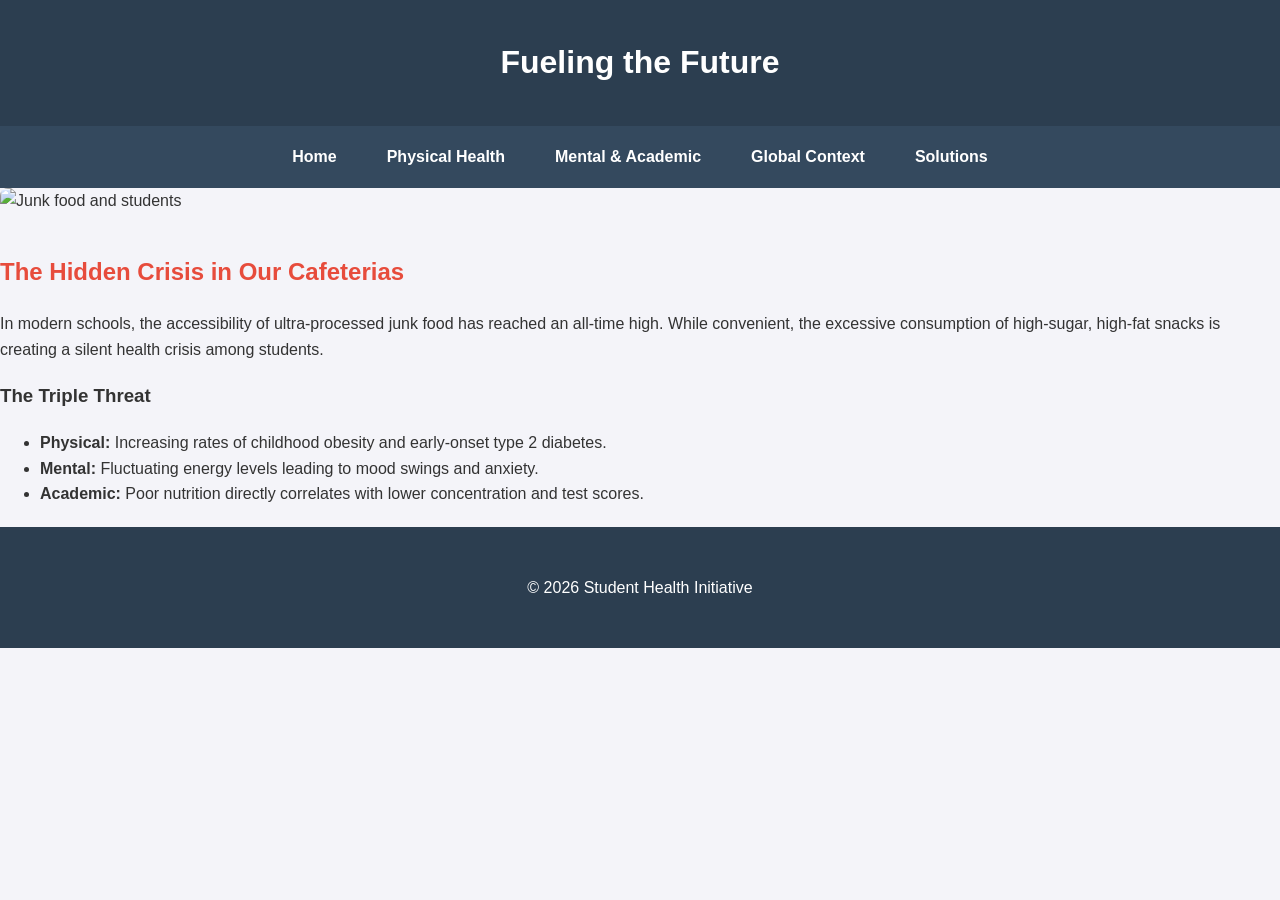
==== index.html @ 7078a3ac "adding website codes.." ====
<!DOCTYPE html>
<html lang="en">
<head>
    <meta charset="UTF-8">
    <meta name="viewport" content="width=device-width, initial-scale=1.0">
    <title>Fueling the Future | Junk Food in Schools</title>
    <link rel="stylesheet" href="styles.css">
</head>
<body>
    <header><h1>Fueling the Future</h1></header>
    <nav>
        <a href="index.html">Home</a>
        <a href="health.html">Physical Health</a>
        <a href="wellbeing.html">Mental & Academic</a>
        <a href="global.html">Global Context</a>
        <a href="solutions.html">Solutions</a>
    </nav>

    <main class="container">
        <img src="https://images.unsplash.com/photo-1550547660-d9450f859349?q=80&w=800" alt="Junk food and students" class="hero-img">
        <h2>The Hidden Crisis in Our Cafeterias</h2>
        <p>In modern schools, the accessibility of ultra-processed junk food has reached an all-time high. While convenient, the excessive consumption of high-sugar, high-fat snacks is creating a silent health crisis among students.</p>
        
        <h3>The Triple Threat</h3>
        <ul>
            <li><strong>Physical:</strong> Increasing rates of childhood obesity and early-onset type 2 diabetes.</li>
            <li><strong>Mental:</strong> Fluctuating energy levels leading to mood swings and anxiety.</li>
            <li><strong>Academic:</strong> Poor nutrition directly correlates with lower concentration and test scores.</li>
        </ul>
    </main>
    <footer><p>&copy; 2026 Student Health Initiative</p></footer>
</body>
</html>
---- styles.css ----
/* General Styles */
body {
    font-family: 'Segoe UI', Tahoma, Geneva, Verdana, sans-serif;
    line-height: 1.6;
    margin: 0;
    color: #333;
    background-color: #f4f4f9;
}

header {
    background: #2c3e50;
    color: #fff;
    padding: 1rem 0;
    text-align: center;
}

/* Navigation */
nav {
    background: #34495e;
    display: flex;
    justify-content: center;
    padding: 0.5rem;
    position: sticky;
    top: 0;
}

nav a {
    color: white;
    text-decoration: none;
    padding: 10px 20px;
    margin: 0 5px;
    font-weight: bold;
}

nav a:hover {
    background: #e74c3c;
    border-radius: 5px;
}

/* Content Layout */
container {
    display: block;
    max-width: 1000px;
    margin: 20px auto;
    padding: 20px;
    background: white;
    box-shadow: 0 0 10px rgba(0,0,0,0.1);
}

h2 { color: #e74c3c; }

.hero-img {
    width: 100%;
    height: auto;
    border-radius: 8px;
    margin-bottom: 20px;
}

.stats-box {
    background: #ecf0f1;
    padding: 15px;
    border-left: 5px solid #e74c3c;
    margin: 20px 0;
}

footer {
    text-align: center;
    padding: 2rem;
    background: #2c3e50;
    color: white;
    margin-top: 20px;
}
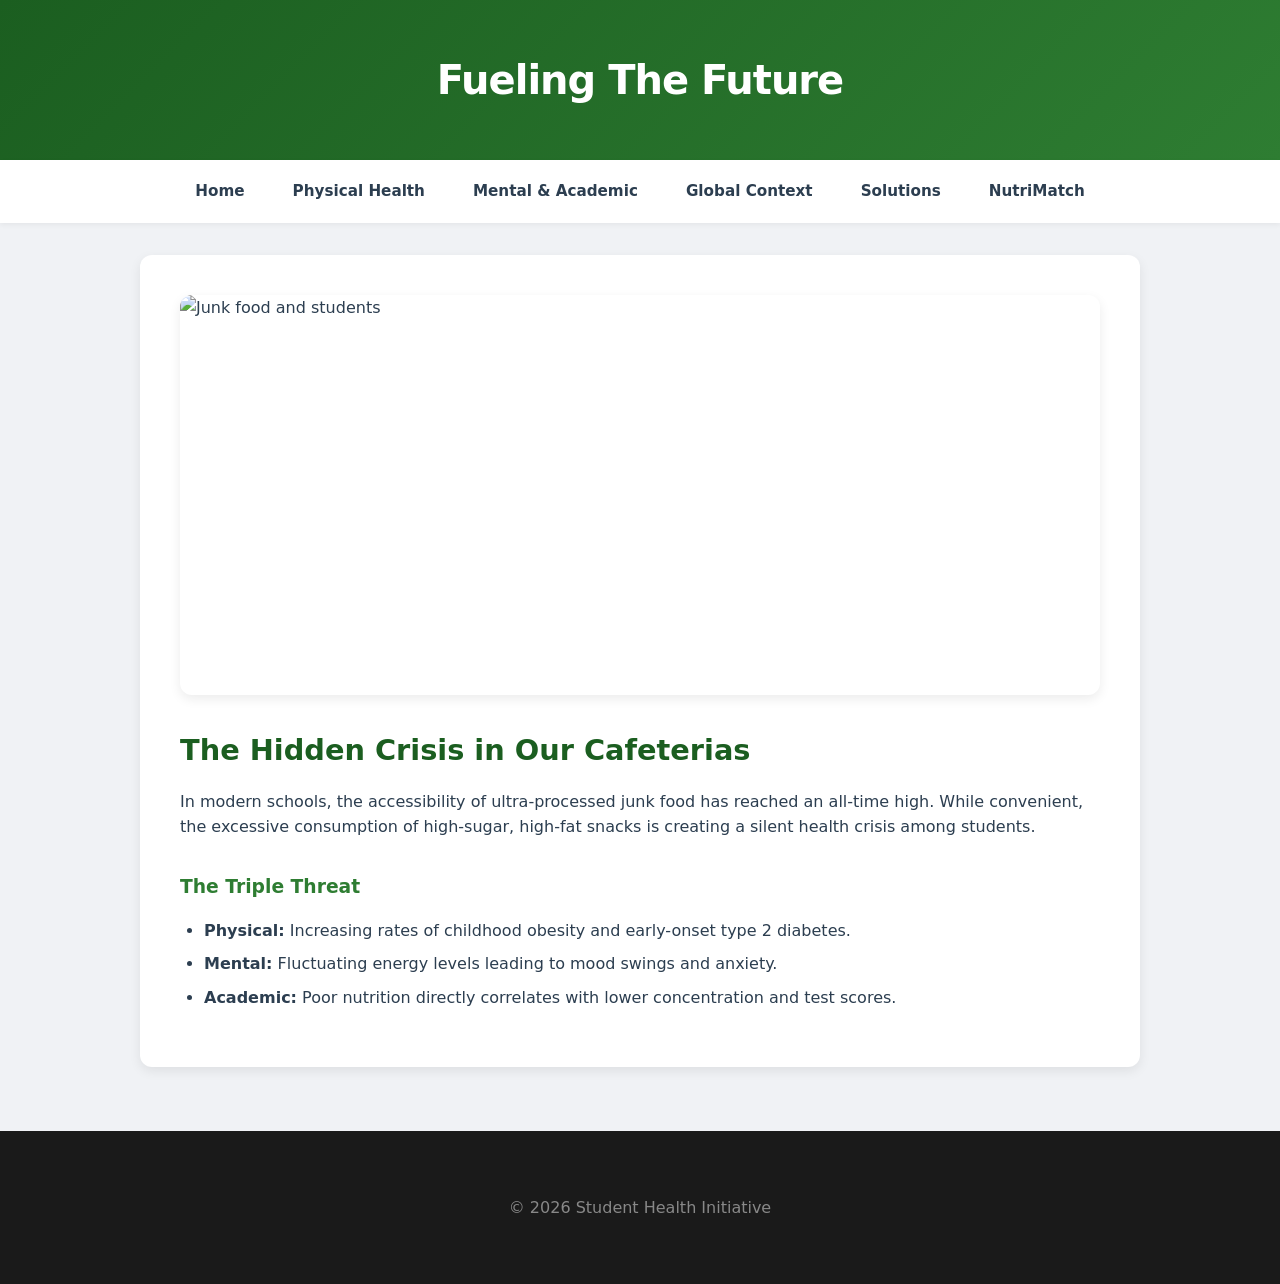
==== commit dbcd2101: "Adding new code" ====
--- a/index.html
+++ b/index.html
@@ -14,6 +14,7 @@
         <a href="wellbeing.html">Mental & Academic</a>
         <a href="global.html">Global Context</a>
         <a href="solutions.html">Solutions</a>
+        <a href="analysis.html">NutriMatch</a> 
     </nav>
 
     <main class="container">
--- a/styles.css
+++ b/styles.css
@@ -1,72 +1,479 @@
-/* General Styles */
+/* --- Global Variables & Reset --- */
+:root {
+    --primary: #2e7d32;       /* Forest Green */
+    --primary-dark: #1b5e20;
+    --secondary: #e8f5e9;     /* Light Mint */
+    --accent: #fb8c00;        /* Warning/Health Orange */
+    --bg: #f5f5f5;
+    --card: #ffffff;
+    --text: #333333;
+    --shadow: 0 4px 6px rgba(0, 0, 0, 0.1);
+}
+
+* {
+    box-sizing: border-box;
+}
+
 body {
     font-family: 'Segoe UI', Tahoma, Geneva, Verdana, sans-serif;
     line-height: 1.6;
+    color: var(--text);
+    background-color: var(--bg);
     margin: 0;
-    color: #333;
-    background-color: #f4f4f9;
-}
-
+    padding: 0;
+}
+
+/* --- Typography --- */
+h1, h2, h3 {
+    color: var(--primary);
+    margin-bottom: 1rem;
+}
+
+/* --- Layout Components --- */
 header {
-    background: #2c3e50;
-    color: #fff;
-    padding: 1rem 0;
+    background-color: var(--primary);
+    color: white;
+    padding: 2.5rem 1rem;
     text-align: center;
 }
 
-/* Navigation */
+header h1 {
+    color: white;
+    margin: 0;
+    font-size: 2.2rem;
+    text-transform: uppercase;
+    letter-spacing: 1px;
+}
+
 nav {
-    background: #34495e;
+    background-color: var(--primary-dark);
     display: flex;
     justify-content: center;
-    padding: 0.5rem;
+    flex-wrap: wrap;
     position: sticky;
     top: 0;
+    z-index: 1000;
 }
 
 nav a {
     color: white;
+    padding: 1rem 1.2rem;
     text-decoration: none;
-    padding: 10px 20px;
-    margin: 0 5px;
-    font-weight: bold;
+    font-weight: 600;
+    font-size: 0.9rem;
+    transition: background 0.3s;
 }
 
 nav a:hover {
-    background: #e74c3c;
-    border-radius: 5px;
-}
-
-/* Content Layout */
-container {
-    display: block;
-    max-width: 1000px;
-    margin: 20px auto;
+    background-color: var(--accent);
+}
+
+.container {
+    max-width: 900px;
+    margin: 2rem auto;
     padding: 20px;
-    background: white;
-    box-shadow: 0 0 10px rgba(0,0,0,0.1);
-}
-
-h2 { color: #e74c3c; }
-
+    background: var(--card);
+    border-radius: 12px;
+    box-shadow: var(--shadow);
+}
+
+/* --- Images --- */
 .hero-img {
     width: 100%;
-    height: auto;
-    border-radius: 8px;
-    margin-bottom: 20px;
-}
-
+    height: 350px;
+    object-fit: cover;
+    border-radius: 8px;
+    margin-bottom: 1.5rem;
+    display: block;
+}
+
+/* --- Content Elements --- */
 .stats-box {
-    background: #ecf0f1;
-    padding: 15px;
-    border-left: 5px solid #e74c3c;
-    margin: 20px 0;
+    background-color: var(--secondary);
+    border-left: 6px solid var(--primary);
+    padding: 1.5rem;
+    margin: 1.5rem 0;
+    border-radius: 4px;
+}
+
+ul {
+    padding-left: 1.5rem;
+}
+
+li {
+    margin-bottom: 0.5rem;
 }
 
 footer {
     text-align: center;
     padding: 2rem;
-    background: #2c3e50;
-    color: white;
+    background: #222;
+    color: #ccc;
+    margin-top: 3rem;
+}
+
+/* --- NutriMatch Specific (analysis.html) --- */
+.tabs {
+    display: flex;
+    gap: 10px;
+    margin-bottom: 20px;
+}
+
+.tabs button {
+    padding: 10px 20px;
+    cursor: pointer;
+    border: none;
+    border-radius: 5px;
+    background: #ddd;
+    font-weight: bold;
+    transition: 0.3s;
+}
+
+.tabs button.active {
+    background: var(--primary);
+    color: white;
+}
+
+.input-group {
+    background: var(--bg);
+    padding: 20px;
+    border-radius: 8px;
+    margin-bottom: 20px;
+}
+
+input {
+    padding: 12px;
+    border: 1px solid #ccc;
+    border-radius: 4px;
+    font-size: 1rem;
+}
+
+#results {
+    display: grid;
+    grid-template-columns: 1fr;
+    gap: 20px;
+}
+
+.compare-grid {
+    grid-template-columns: 1fr 1fr !important;
+}
+
+.food-card {
+    background: white;
+    padding: 20px;
+    border-radius: 8px;
+    border: 1px solid #eee;
+    border-top: 5px solid var(--primary);
+    box-shadow: 0 2px 4px rgba(0,0,0,0.05);
+}
+
+.nutrient {
+    display: flex;
+    justify-content: space-between;
+    border-bottom: 1px solid #eee;
+    padding: 8px 0;
+}
+
+.winner {
+    background: var(--secondary);
+    border: 2px solid var(--primary);
+}
+
+/* --- Responsive Adjustments --- */
+@media (max-width: 768px) {
+    .compare-grid {
+        grid-template-columns: 1fr !important;
+    }
+    
+    header h1 { font-size: 1.6rem; }
+    
+    .hero-img { height: 200px; }
+    
+    nav { flex-direction: column; align-items: center; }
+}
+/* --- Global Variables & Theme --- */
+:root {
+    --primary: #2e7d32;       /* Forest Green */
+    --primary-dark: #1b5e20;
+    --secondary: #e8f5e9;     /* Light Mint */
+    --accent: #fb8c00;        /* Health Orange */
+    --danger: #e63e11;        /* Nutri-Score E Red */
+    --bg: #f0f2f5;
+    --card: #ffffff;
+    --text: #2c3e50;
+    --shadow: 0 4px 12px rgba(0, 0, 0, 0.08);
+    --radius: 12px;
+}
+
+* {
+    box-sizing: border-box;
+}
+
+body {
+    font-family: 'Inter', 'Segoe UI', system-ui, sans-serif;
+    line-height: 1.6;
+    color: var(--text);
+    background-color: var(--bg);
+    margin: 0;
+    padding: 0;
+}
+
+/* --- Layout Components --- */
+header {
+    background: linear-gradient(135deg, var(--primary-dark), var(--primary));
+    color: white;
+    padding: 3rem 1rem;
+    text-align: center;
+}
+
+header h1 {
+    margin: 0;
+    font-size: 2.5rem;
+    letter-spacing: -1px;
+    text-transform: capitalize;
+}
+
+nav {
+    background-color: white;
+    display: flex;
+    justify-content: center;
+    position: sticky;
+    top: 0;
+    z-index: 1000;
+    box-shadow: 0 2px 5px rgba(0,0,0,0.05);
+}
+
+nav a {
+    color: var(--text);
+    padding: 1.2rem 1.5rem;
+    text-decoration: none;
+    font-weight: 600;
+    font-size: 0.95rem;
+    transition: all 0.3s ease;
+}
+
+nav a:hover {
+    color: var(--primary);
+    background-color: var(--secondary);
+}
+
+.container {
+    max-width: 1000px;
+    margin: 2rem auto;
+    padding: 2.5rem;
+    background: var(--card);
+    border-radius: var(--radius);
+    box-shadow: var(--shadow);
+}
+
+/* --- Content Elements --- */
+.hero-img {
+    width: 100%;
+    height: 400px;
+    object-fit: cover;
+    border-radius: var(--radius);
+    margin-bottom: 2rem;
+    box-shadow: var(--shadow);
+}
+
+.stats-box {
+    background-color: var(--secondary);
+    border-left: 5px solid var(--primary);
+    padding: 1.5rem;
+    margin: 2rem 0;
+    border-radius: 6px;
+    font-style: italic;
+}
+
+h2 { color: var(--primary-dark); font-size: 1.8rem; }
+h3 { color: var(--primary); margin-top: 2rem; }
+
+/* --- NutriMatch Analysis Tool (analysis.html) --- */
+
+/* Tab Switching */
+.tabs {
+    display: flex;
+    gap: 8px;
+    margin-bottom: 25px;
+    background: #eee;
+    padding: 5px;
+    border-radius: 10px;
+}
+
+.tabs button {
+    flex: 1;
+    padding: 12px;
+    border: none;
+    border-radius: 8px;
+    cursor: pointer;
+    font-weight: bold;
+    background: transparent;
+    transition: 0.3s;
+}
+
+.tabs button.active {
+    background: var(--card);
+    color: var(--primary);
+    box-shadow: 0 2px 4px rgba(0,0,0,0.1);
+}
+
+/* Inputs */
+.input-group {
+    background: #fdfdfd;
+    padding: 25px;
+    border: 1px solid #eee;
+    border-radius: var(--radius);
+    margin-bottom: 30px;
+}
+
+input {
+    padding: 14px;
+    border: 2px solid #e0e0e0;
+    border-radius: 8px;
+    outline: none;
+    transition: border-color 0.3s;
+}
+
+input:focus {
+    border-color: var(--primary);
+}
+
+.search-btn {
+    background: var(--primary);
+    color: white;
+    padding: 14px 25px;
+    border: none;
+    border-radius: 8px;
+    font-weight: bold;
+    cursor: pointer;
+    transition: background 0.3s;
+}
+
+.search-btn:hover {
+    background: var(--primary-dark);
+}
+
+/* Results & Grid */
+#results {
+    display: grid;
+    gap: 20px;
     margin-top: 20px;
+}
+
+.compare-grid {
+    grid-template-columns: 1fr 1fr !important;
+}
+
+/* Food Card */
+.food-card {
+    position: relative;
+    background: white;
+    padding: 25px;
+    border-radius: var(--radius);
+    border: 1px solid #efefef;
+    transition: transform 0.2s;
+}
+
+.winner {
+    border: 2px solid var(--primary);
+    background-color: #fafffa;
+}
+
+.winner-tag {
+    position: absolute;
+    top: -12px;
+    right: 20px;
+    background: var(--primary);
+    color: white;
+    padding: 4px 12px;
+    border-radius: 20px;
+    font-size: 0.8rem;
+    font-weight: bold;
+}
+
+/* Nutri-Score Badge Styling */
+.ns-badge {
+    display: inline-flex;
+    background: #eee;
+    padding: 4px;
+    border-radius: 8px;
+    margin: 15px 0;
+}
+
+.ns-letter {
+    width: 35px;
+    height: 35px;
+    display: flex;
+    align-items: center;
+    justify-content: center;
+    font-weight: 800;
+    color: rgba(0,0,0,0.2);
+    border-radius: 5px;
+    margin: 0 2px;
+}
+
+.ns-letter.active {
+    color: white;
+    transform: scale(1.15);
+    box-shadow: 0 2px 6px rgba(0,0,0,0.2);
+}
+
+/* Nutrient List */
+.nutrient-list {
+    margin-top: 15px;
+}
+
+.nutrient {
+    display: flex;
+    justify-content: space-between;
+    padding: 8px 0;
+    border-bottom: 1px solid #f5f5f5;
+    font-size: 0.95rem;
+}
+
+.nutrient span:last-child {
+    font-weight: 600;
+}
+
+.loading {
+    text-align: center;
+    padding: 40px;
+    font-style: italic;
+    color: var(--primary);
+}
+
+/* --- Footer --- */
+footer {
+    text-align: center;
+    padding: 3rem;
+    background: #1a1a1a;
+    color: #888;
+    margin-top: 4rem;
+}
+
+/* --- Responsive Adjustments --- */
+@media (max-width: 768px) {
+    .compare-grid {
+        grid-template-columns: 1fr !important;
+    }
+    
+    .container {
+        padding: 1.5rem;
+        margin: 1rem;
+    }
+
+    header h1 { font-size: 1.8rem; }
+    
+    input { width: 100% !important; margin-bottom: 10px; }
+    
+    .search-btn { width: 100%; }
+
+    nav {
+        flex-wrap: wrap;
+    }
+    
+    nav a {
+        padding: 0.8rem;
+        font-size: 0.8rem;
+    }
 }
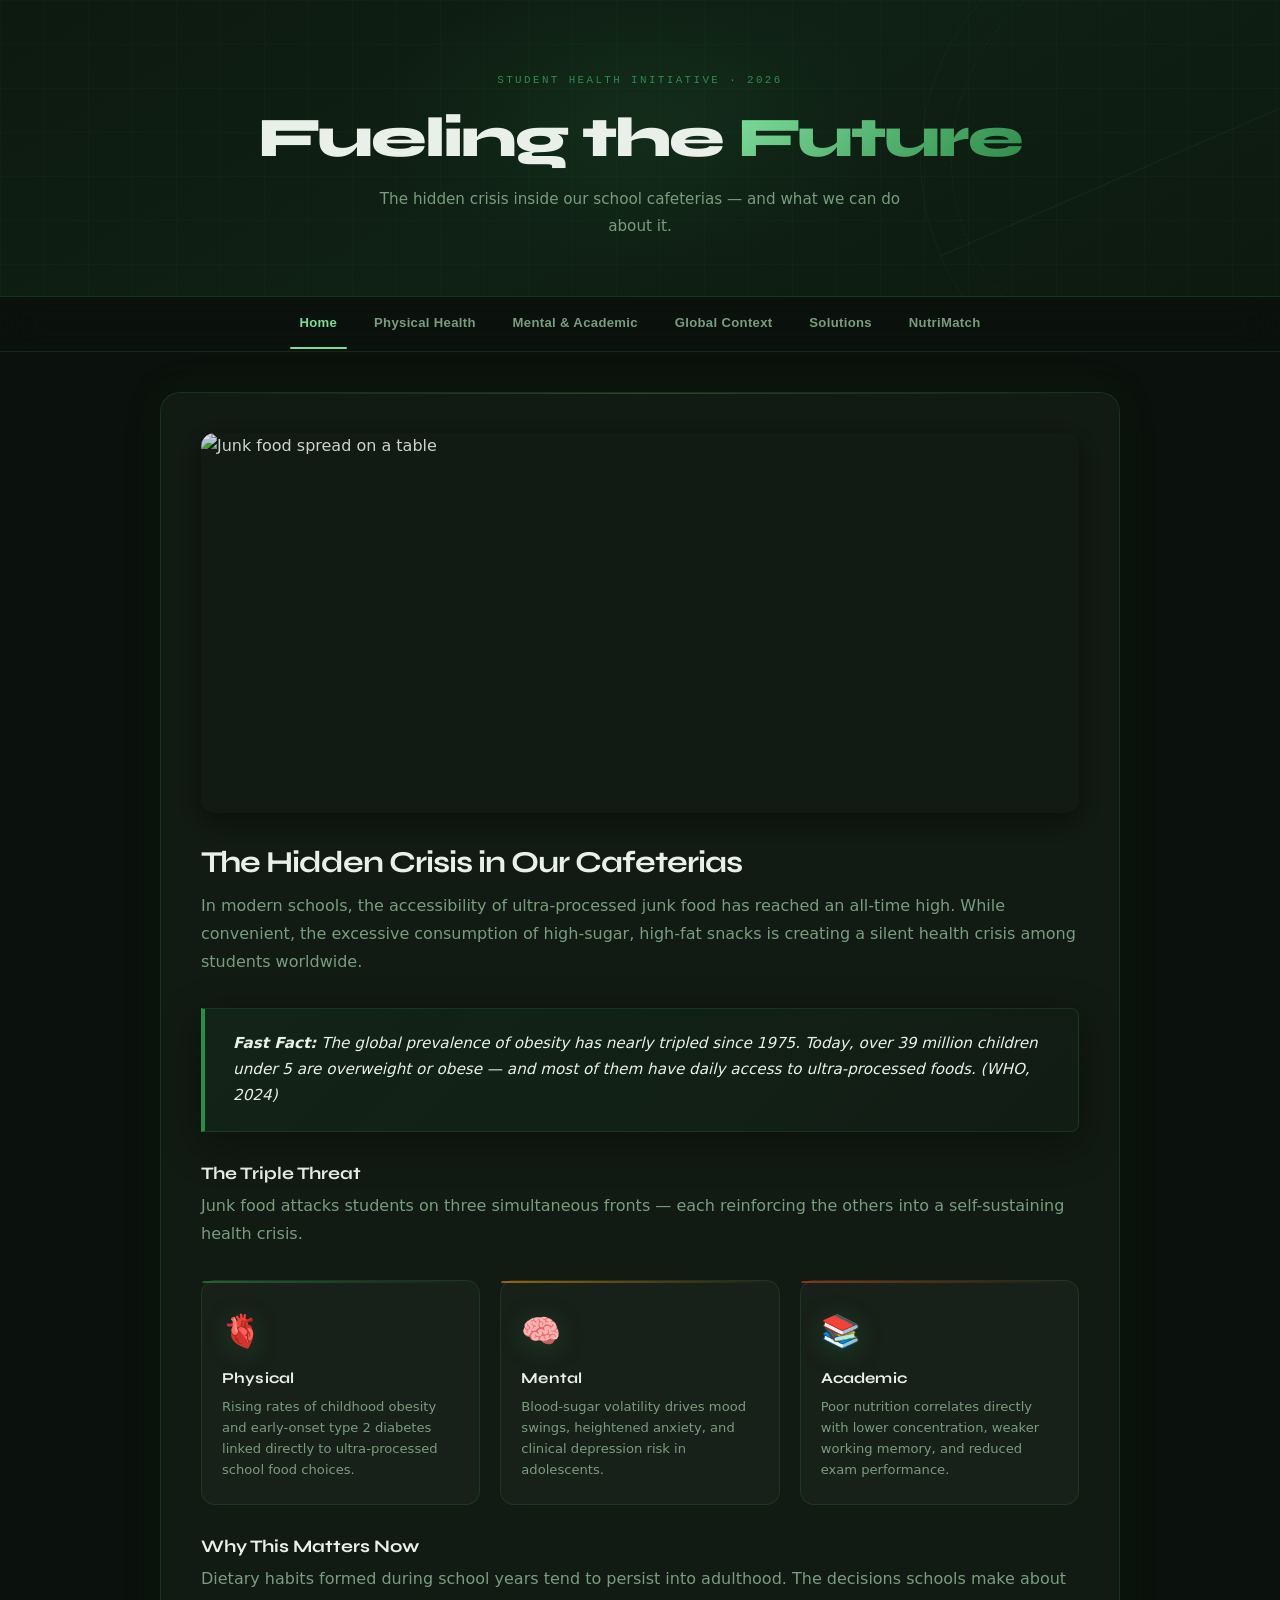
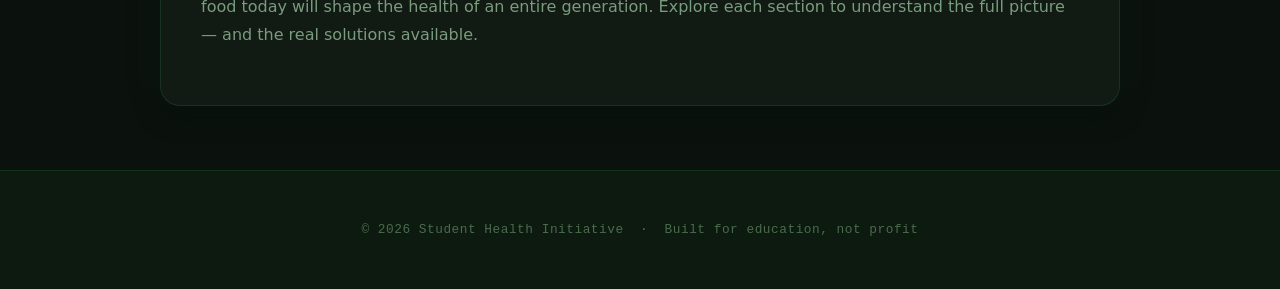
==== commit 87aaf2bd: "Add 3d UI updates" ====
--- a/index.html
+++ b/index.html
@@ -1,34 +1,85 @@
 <!DOCTYPE html>
 <html lang="en">
 <head>
-    <meta charset="UTF-8">
-    <meta name="viewport" content="width=device-width, initial-scale=1.0">
-    <title>Fueling the Future | Junk Food in Schools</title>
-    <link rel="stylesheet" href="styles.css">
+  <meta charset="UTF-8">
+  <meta name="viewport" content="width=device-width, initial-scale=1.0">
+  <title>Fueling the Future | Junk Food in Schools</title>
+  <link rel="preconnect" href="https://fonts.bunny.net">
+  <link href="https://fonts.bunny.net/css?family=syne:400,600,700,800|dm-sans:400,500,600|space-mono:400,700" rel="stylesheet">
+  <link rel="stylesheet" href="styles.css">
+  <link rel="stylesheet" href="styles-3d.css">
 </head>
 <body>
-    <header><h1>Fueling the Future</h1></header>
-    <nav>
-        <a href="index.html">Home</a>
-        <a href="health.html">Physical Health</a>
-        <a href="wellbeing.html">Mental & Academic</a>
-        <a href="global.html">Global Context</a>
-        <a href="solutions.html">Solutions</a>
-        <a href="analysis.html">NutriMatch</a> 
-    </nav>
 
-    <main class="container">
-        <img src="https://images.unsplash.com/photo-1550547660-d9450f859349?q=80&w=800" alt="Junk food and students" class="hero-img">
-        <h2>The Hidden Crisis in Our Cafeterias</h2>
-        <p>In modern schools, the accessibility of ultra-processed junk food has reached an all-time high. While convenient, the excessive consumption of high-sugar, high-fat snacks is creating a silent health crisis among students.</p>
-        
-        <h3>The Triple Threat</h3>
-        <ul>
-            <li><strong>Physical:</strong> Increasing rates of childhood obesity and early-onset type 2 diabetes.</li>
-            <li><strong>Mental:</strong> Fluctuating energy levels leading to mood swings and anxiety.</li>
-            <li><strong>Academic:</strong> Poor nutrition directly correlates with lower concentration and test scores.</li>
-        </ul>
-    </main>
-    <footer><p>&copy; 2026 Student Health Initiative</p></footer>
+  <header style="position:relative; overflow:hidden;">
+    <!-- Rotating globe decoration -->
+    <div class="globe-bg"></div>
+
+    <span class="header-eyebrow">Student Health Initiative · 2026</span>
+    <h1>
+      <span class="hero-word">Fueling</span>
+      <span class="hero-word">the</span>
+      <span class="hero-word" style="background:linear-gradient(135deg,#7ddc9a,#2e8b4a);-webkit-background-clip:text;-webkit-text-fill-color:transparent;background-clip:text;">Future</span>
+    </h1>
+    <p class="header-sub">The hidden crisis inside our school cafeterias — and what we can do about it.</p>
+  </header>
+
+  <nav>
+    <a href="index.html">Home</a>
+    <a href="health.html">Physical Health</a>
+    <a href="wellbeing.html">Mental &amp; Academic</a>
+    <a href="global.html">Global Context</a>
+    <a href="solutions.html">Solutions</a>
+    <a href="analysis.html">NutriMatch</a>
+  </nav>
+
+  <main class="container card-3d">
+    <img
+      src="https://images.unsplash.com/photo-1550547660-d9450f859349?q=80&w=800"
+      alt="Junk food spread on a table"
+      class="hero-img reveal"
+      loading="lazy"
+    >
+
+    <h2 class="reveal">The Hidden Crisis in Our Cafeterias</h2>
+    <p class="reveal">In modern schools, the accessibility of ultra-processed junk food has reached an all-time high. While convenient, the excessive consumption of high-sugar, high-fat snacks is creating a silent health crisis among students worldwide.</p>
+
+    <div class="stats-box float-layer reveal">
+      <p><strong>Fast Fact:</strong> The global prevalence of obesity has nearly tripled since 1975. Today, over 39 million children under 5 are overweight or obese — and most of them have daily access to ultra-processed foods. (WHO, 2024)</p>
+    </div>
+
+    <h3 class="reveal">The Triple Threat</h3>
+    <p class="reveal">Junk food attacks students on three simultaneous fronts — each reinforcing the others into a self-sustaining health crisis.</p>
+
+    <!-- 3D fan-out cards -->
+    <div class="triple-threat">
+      <div class="threat-card">
+        <span class="threat-icon">🫀</span>
+        <h4>Physical</h4>
+        <p>Rising rates of childhood obesity and early-onset type 2 diabetes linked directly to ultra-processed school food choices.</p>
+      </div>
+      <div class="threat-card">
+        <span class="threat-icon">🧠</span>
+        <h4>Mental</h4>
+        <p>Blood-sugar volatility drives mood swings, heightened anxiety, and clinical depression risk in adolescents.</p>
+      </div>
+      <div class="threat-card">
+        <span class="threat-icon">📚</span>
+        <h4>Academic</h4>
+        <p>Poor nutrition correlates directly with lower concentration, weaker working memory, and reduced exam performance.</p>
+      </div>
+    </div>
+
+    <h3 class="reveal">Why This Matters Now</h3>
+    <p class="reveal">Dietary habits formed during school years tend to persist into adulthood. The decisions schools make about food today will shape the health of an entire generation. Explore each section to understand the full picture — and the real solutions available.</p>
+  </main>
+
+  <footer>
+    <p>&copy; 2026 Student Health Initiative &nbsp;·&nbsp; Built for education, not profit</p>
+  </footer>
+
+  <script src="js/nav-upgrade.js"></script>
+  <script src="js/tilt.js"></script>
+  <script src="js/scroll-anim.js"></script>
 </body>
 </html>
--- a/styles.css
+++ b/styles.css
@@ -1,479 +1,547 @@
-/* --- Global Variables & Reset --- */
+/* ============================================================
+   FUELING THE FUTURE — Design System v2
+   Step 1: Foundation  |  Step 2: Global Nav Upgrade
+   ============================================================ */
+
+/* --- FONTS (Bunny Fonts — GDPR-safe, zero Google) --- */
+@import url('https://fonts.bunny.net/css?family=syne:400,600,700,800|dm-sans:400,500,600|space-mono:400,700');
+
+/* ============================================================
+   CSS CUSTOM PROPERTIES
+   ============================================================ */
 :root {
-    --primary: #2e7d32;       /* Forest Green */
-    --primary-dark: #1b5e20;
-    --secondary: #e8f5e9;     /* Light Mint */
-    --accent: #fb8c00;        /* Warning/Health Orange */
-    --bg: #f5f5f5;
-    --card: #ffffff;
-    --text: #333333;
-    --shadow: 0 4px 6px rgba(0, 0, 0, 0.1);
-}
-
-* {
-    box-sizing: border-box;
+  /* Brand greens */
+  --green:          #1a6b2e;
+  --green-mid:      #2e8b4a;
+  --green-light:    #e6f4ea;
+  --green-glow:     rgba(46, 139, 74, 0.18);
+  --neon-green:     #39ff6a;
+
+  /* Surface layers */
+  --surface-0:      #0d1a0f;
+  --surface-1:      #111a13;
+  --surface-2:      #172019;
+
+  /* Page background */
+  --bg:             #0b120d;
+
+  /* Accents */
+  --amber:          #fb8c00;
+  --red:            #e63e11;
+
+  /* Nutri-Score palette */
+  --ns-a:           #038141;   --ns-a-dark: #024d27;
+  --ns-b:           #85bb2f;   --ns-b-dark: #4e7019;
+  --ns-c:           #fecb02;   --ns-c-dark: #9e7f00;
+  --ns-d:           #ee8100;   --ns-d-dark: #8f4d00;
+  --ns-e:           #e63e11;   --ns-e-dark: #8a2409;
+
+  /* Typography */
+  --text:           #e8f0e9;
+  --text-muted:     #7a9c7e;
+  --text-dim:       #4a6b4e;
+
+  /* Borders */
+  --border:         rgba(46, 139, 74, 0.22);
+  --border-strong:  rgba(46, 139, 74, 0.45);
+
+  /* Shadows */
+  --shadow-sm:      0 2px 8px rgba(0, 0, 0, 0.3);
+  --shadow-md:      0 8px 28px rgba(0, 0, 0, 0.4);
+  --shadow-lg:      0 20px 60px rgba(0, 0, 0, 0.5);
+  --shadow-glow:    0 0 40px rgba(46, 139, 74, 0.1);
+
+  /* Radii */
+  --radius-sm:      8px;
+  --radius-md:      14px;
+  --radius-lg:      20px;
+
+  /* Easing */
+  --ease-out:       cubic-bezier(0.22, 1, 0.36, 1);
+  --ease-spring:    cubic-bezier(0.34, 1.56, 0.64, 1);
+}
+
+/* ============================================================
+   RESET & BASE
+   ============================================================ */
+*, *::before, *::after {
+  box-sizing: border-box;
+  margin: 0;
+  padding: 0;
+}
+
+html {
+  scroll-behavior: smooth;
+  -webkit-text-size-adjust: 100%;
 }
 
 body {
-    font-family: 'Segoe UI', Tahoma, Geneva, Verdana, sans-serif;
-    line-height: 1.6;
-    color: var(--text);
-    background-color: var(--bg);
-    margin: 0;
-    padding: 0;
-}
-
-/* --- Typography --- */
-h1, h2, h3 {
-    color: var(--primary);
-    margin-bottom: 1rem;
-}
-
-/* --- Layout Components --- */
+  font-family: 'DM Sans', system-ui, sans-serif;
+  font-size: 1rem;
+  line-height: 1.65;
+  color: var(--text);
+  background-color: var(--bg);
+  min-height: 100vh;
+  overflow-x: hidden;
+  -webkit-font-smoothing: antialiased;
+}
+
+/* ============================================================
+   TYPOGRAPHY
+   ============================================================ */
+h1, h2, h3, h4 {
+  font-family: 'Syne', sans-serif;
+  line-height: 1.15;
+  color: var(--text);
+}
+
+h1 { font-size: clamp(2.2rem, 5vw, 3.5rem); font-weight: 800; letter-spacing: -2px; }
+h2 { font-size: clamp(1.5rem, 3vw, 1.9rem); font-weight: 700; letter-spacing: -1px; margin-bottom: 0.75rem; }
+h3 { font-size: 1.1rem; font-weight: 700; margin-top: 2rem; margin-bottom: 0.5rem; }
+
+p { color: var(--text-muted); line-height: 1.75; margin-bottom: 1rem; }
+
+strong { color: var(--text); font-weight: 600; }
+
+a { color: var(--green-mid); text-decoration: none; transition: color 0.2s; }
+a:hover { color: var(--neon-green); }
+
+ul, ol { padding-left: 1.5rem; color: var(--text-muted); }
+li { margin-bottom: 0.5rem; line-height: 1.65; }
+
+/* ============================================================
+   STEP 2 — GLOBAL NAV (glassmorphic + scroll-progress bar)
+   ============================================================ */
+nav {
+  position: sticky;
+  top: 0;
+  z-index: 1000;
+  background: rgba(11, 18, 13, 0.82);
+  backdrop-filter: blur(20px);
+  -webkit-backdrop-filter: blur(20px);
+  border-bottom: 1px solid var(--border);
+  display: flex;
+  align-items: center;
+  justify-content: center;
+  flex-wrap: wrap;
+  /* extra bottom space reserved for progress bar */
+  padding-bottom: 2px;
+}
+
+nav a {
+  font-family: 'DM Sans', sans-serif;
+  font-size: 0.82rem;
+  font-weight: 600;
+  color: var(--text-muted);
+  text-decoration: none;
+  padding: 0.95rem 1.15rem;
+  letter-spacing: 0.025em;
+  transition: color 0.2s ease, background 0.2s ease;
+  position: relative;
+  white-space: nowrap;
+}
+
+/* Underline slide animation */
+nav a::after {
+  content: '';
+  position: absolute;
+  bottom: 0;
+  left: 50%;
+  right: 50%;
+  height: 2px;
+  background: linear-gradient(90deg, var(--green-mid), var(--neon-green));
+  border-radius: 2px;
+  transition: left 0.25s var(--ease-out), right 0.25s var(--ease-out);
+}
+
+nav a:hover {
+  color: var(--text);
+  background: rgba(46, 139, 74, 0.07);
+}
+
+nav a:hover::after {
+  left: 12%;
+  right: 12%;
+}
+
+nav a.active {
+  color: #7ddc9a;
+}
+
+nav a.active::after {
+  left: 12%;
+  right: 12%;
+  background: #7ddc9a;
+}
+
+/* Scroll-progress bar — injected by nav-upgrade.js */
+#scrollProgress {
+  position: absolute;
+  bottom: 0;
+  left: 0;
+  height: 2px;
+  width: 0%;
+  background: linear-gradient(90deg, var(--green-mid), var(--neon-green));
+  transition: width 0.08s linear;
+  border-radius: 0 2px 2px 0;
+  pointer-events: none;
+}
+
+/* ============================================================
+   HEADER (page hero banner — content pages)
+   ============================================================ */
 header {
-    background-color: var(--primary);
-    color: white;
-    padding: 2.5rem 1rem;
-    text-align: center;
+  background: linear-gradient(150deg, var(--surface-0) 0%, #0f2014 50%, var(--surface-0) 100%);
+  padding: 4.5rem 1.5rem 3.5rem;
+  text-align: center;
+  position: relative;
+  overflow: hidden;
+  border-bottom: 1px solid var(--border);
+}
+
+/* Subtle grid texture */
+header::before {
+  content: '';
+  position: absolute;
+  inset: 0;
+  background-image:
+    linear-gradient(rgba(46,139,74,0.045) 1px, transparent 1px),
+    linear-gradient(90deg, rgba(46,139,74,0.045) 1px, transparent 1px);
+  background-size: 44px 44px;
+  pointer-events: none;
+}
+
+/* Glow orb */
+header::after {
+  content: '';
+  position: absolute;
+  top: -40px;
+  left: 50%;
+  transform: translateX(-50%);
+  width: 560px;
+  height: 320px;
+  background: radial-gradient(ellipse, rgba(46,139,74,0.12) 0%, transparent 65%);
+  pointer-events: none;
 }
 
 header h1 {
-    color: white;
-    margin: 0;
-    font-size: 2.2rem;
-    text-transform: uppercase;
-    letter-spacing: 1px;
-}
-
-nav {
-    background-color: var(--primary-dark);
-    display: flex;
-    justify-content: center;
-    flex-wrap: wrap;
-    position: sticky;
-    top: 0;
-    z-index: 1000;
-}
-
-nav a {
-    color: white;
-    padding: 1rem 1.2rem;
-    text-decoration: none;
-    font-weight: 600;
-    font-size: 0.9rem;
-    transition: background 0.3s;
-}
-
-nav a:hover {
-    background-color: var(--accent);
-}
-
+  position: relative;
+  z-index: 1;
+  color: var(--text);
+  margin: 0;
+}
+
+header h1 em {
+  font-style: normal;
+  background: linear-gradient(135deg, #7ddc9a 0%, var(--green-mid) 60%);
+  -webkit-background-clip: text;
+  -webkit-text-fill-color: transparent;
+  background-clip: text;
+}
+
+/* Animated header children — added by JS or inline */
+header .header-eyebrow {
+  position: relative;
+  z-index: 1;
+  display: block;
+  font-family: 'Space Mono', monospace;
+  font-size: 0.68rem;
+  letter-spacing: 0.22em;
+  text-transform: uppercase;
+  color: var(--green-mid);
+  margin-bottom: 1rem;
+  opacity: 0;
+  animation: fadeUpIn 0.6s 0.1s var(--ease-out) forwards;
+}
+
+header h1 {
+  opacity: 0;
+  animation: fadeUpIn 0.7s 0.25s var(--ease-out) forwards;
+}
+
+header .header-sub {
+  position: relative;
+  z-index: 1;
+  max-width: 560px;
+  margin: 1rem auto 0;
+  font-size: 0.95rem;
+  color: var(--text-muted);
+  opacity: 0;
+  animation: fadeUpIn 0.7s 0.4s var(--ease-out) forwards;
+}
+
+@keyframes fadeUpIn {
+  from { opacity: 0; transform: translateY(18px); }
+  to   { opacity: 1; transform: translateY(0); }
+}
+
+/* ============================================================
+   CONTAINER (main content card)
+   ============================================================ */
 .container {
-    max-width: 900px;
-    margin: 2rem auto;
-    padding: 20px;
-    background: var(--card);
-    border-radius: 12px;
-    box-shadow: var(--shadow);
-}
-
-/* --- Images --- */
+  max-width: 960px;
+  margin: 2.5rem auto;
+  padding: 2.5rem;
+  background: var(--surface-1);
+  border: 1px solid var(--border);
+  border-radius: var(--radius-lg);
+  box-shadow: var(--shadow-md), var(--shadow-glow);
+  position: relative;
+  overflow: hidden;
+}
+
+/* Top highlight line */
+.container::before {
+  content: '';
+  position: absolute;
+  top: 0; left: 0; right: 0;
+  height: 1px;
+  background: linear-gradient(90deg, transparent, var(--border-strong), transparent);
+}
+
+/* ============================================================
+   HERO IMAGE
+   ============================================================ */
 .hero-img {
-    width: 100%;
-    height: 350px;
-    object-fit: cover;
-    border-radius: 8px;
-    margin-bottom: 1.5rem;
-    display: block;
-}
-
-/* --- Content Elements --- */
+  width: 100%;
+  height: 380px;
+  object-fit: cover;
+  border-radius: var(--radius-md);
+  margin-bottom: 2rem;
+  display: block;
+  box-shadow: var(--shadow-md);
+  filter: brightness(0.88) saturate(1.1);
+  transition: filter 0.4s ease;
+}
+
+.hero-img:hover {
+  filter: brightness(1) saturate(1.2);
+}
+
+/* ============================================================
+   STATS BOX
+   ============================================================ */
 .stats-box {
-    background-color: var(--secondary);
-    border-left: 6px solid var(--primary);
+  background: linear-gradient(135deg, rgba(46,139,74,0.09), rgba(26,107,46,0.04));
+  border: 1px solid var(--border);
+  border-left: 4px solid var(--green-mid);
+  padding: 1.4rem 1.75rem;
+  margin: 2rem 0;
+  border-radius: 0 var(--radius-sm) var(--radius-sm) 0;
+  position: relative;
+}
+
+.stats-box p {
+  margin: 0;
+  font-size: 0.95rem;
+  color: var(--text);
+  font-style: italic;
+  line-height: 1.7;
+}
+
+/* ============================================================
+   NUTRIMATCH (analysis.html) — base layer only
+   Full overrides live in analysis.html <style> block
+   ============================================================ */
+
+/* Tabs */
+.tabs {
+  display: flex;
+  gap: 6px;
+  background: var(--surface-0);
+  padding: 5px;
+  border-radius: var(--radius-md);
+  border: 1px solid var(--border);
+  margin-bottom: 1.5rem;
+  width: fit-content;
+}
+
+.tabs button {
+  font-family: 'Syne', sans-serif;
+  font-size: 0.85rem;
+  font-weight: 700;
+  padding: 0.6rem 1.4rem;
+  border: none;
+  border-radius: var(--radius-sm);
+  cursor: pointer;
+  background: transparent;
+  color: var(--text-muted);
+  transition: all 0.25s var(--ease-out);
+}
+
+.tabs button.active {
+  background: var(--green);
+  color: #c8f7d4;
+  box-shadow: 0 4px 16px var(--green-glow);
+}
+
+/* Input group */
+.input-group {
+  background: var(--surface-2);
+  padding: 1.5rem;
+  border: 1px solid var(--border);
+  border-radius: var(--radius-md);
+  margin-bottom: 1.5rem;
+}
+
+input {
+  font-family: 'DM Sans', sans-serif;
+  padding: 0.85rem 1.1rem;
+  background: var(--surface-0);
+  border: 1px solid var(--border);
+  border-radius: var(--radius-sm);
+  color: var(--text);
+  font-size: 0.95rem;
+  outline: none;
+  transition: border-color 0.25s, box-shadow 0.25s;
+}
+
+input::placeholder { color: var(--text-dim); }
+
+input:focus {
+  border-color: var(--green-mid);
+  box-shadow: 0 0 0 3px var(--green-glow);
+}
+
+/* Results grid */
+#results {
+  display: grid;
+  gap: 1.25rem;
+  margin-top: 1.5rem;
+}
+
+.compare-grid {
+  grid-template-columns: 1fr 1fr !important;
+}
+
+/* Food card */
+.food-card {
+  background: var(--surface-1);
+  border: 1px solid var(--border);
+  border-radius: var(--radius-lg);
+  padding: 1.75rem;
+  position: relative;
+  transition: transform 0.2s var(--ease-out), box-shadow 0.2s;
+}
+
+.food-card:hover {
+  transform: translateY(-3px);
+  box-shadow: var(--shadow-lg);
+}
+
+.winner {
+  border-color: rgba(125, 220, 154, 0.45);
+}
+
+.winner-tag {
+  position: absolute;
+  top: -12px;
+  right: 20px;
+  background: linear-gradient(135deg, var(--green), var(--green-mid));
+  color: #0b120d;
+  padding: 4px 12px;
+  border-radius: 20px;
+  font-family: 'Syne', sans-serif;
+  font-size: 0.72rem;
+  font-weight: 700;
+  letter-spacing: 0.1em;
+}
+
+/* Nutri-Score badge */
+.ns-badge {
+  display: inline-flex;
+  gap: 4px;
+  background: var(--surface-0);
+  padding: 4px;
+  border-radius: var(--radius-sm);
+  margin: 1rem 0;
+  border: 1px solid var(--border);
+}
+
+.ns-letter {
+  width: 38px; height: 38px;
+  display: flex; align-items: center; justify-content: center;
+  font-family: 'Syne', sans-serif;
+  font-weight: 800; font-size: 1rem;
+  border-radius: 5px;
+  color: rgba(255,255,255,0.2);
+  background: rgba(255,255,255,0.04);
+  transition: transform 0.35s var(--ease-spring);
+}
+
+.ns-letter.active {
+  color: white;
+  transform: scale(1.2) translateY(-3px);
+}
+
+/* Nutrient row */
+.nutrient {
+  display: flex;
+  justify-content: space-between;
+  align-items: center;
+  padding: 8px 0;
+  border-bottom: 1px solid rgba(46,139,74,0.08);
+  font-size: 0.9rem;
+}
+
+.nutrient span:last-child { font-weight: 600; color: var(--text); }
+
+.loading {
+  text-align: center;
+  padding: 3rem;
+  color: var(--text-muted);
+  font-style: italic;
+}
+
+/* ============================================================
+   FOOTER
+   ============================================================ */
+footer {
+  text-align: center;
+  padding: 3rem 1.5rem;
+  background: var(--surface-0);
+  color: var(--text-dim);
+  font-size: 0.8rem;
+  border-top: 1px solid var(--border);
+  margin-top: 4rem;
+  font-family: 'Space Mono', monospace;
+  letter-spacing: 0.04em;
+}
+
+footer p { color: var(--text-dim); margin: 0; }
+
+/* ============================================================
+   RESPONSIVE
+   ============================================================ */
+@media (max-width: 768px) {
+  .container {
+    margin: 1rem;
     padding: 1.5rem;
-    margin: 1.5rem 0;
-    border-radius: 4px;
-}
-
-ul {
-    padding-left: 1.5rem;
-}
-
-li {
-    margin-bottom: 0.5rem;
-}
-
-footer {
-    text-align: center;
-    padding: 2rem;
-    background: #222;
-    color: #ccc;
-    margin-top: 3rem;
-}
-
-/* --- NutriMatch Specific (analysis.html) --- */
-.tabs {
-    display: flex;
-    gap: 10px;
-    margin-bottom: 20px;
-}
-
-.tabs button {
-    padding: 10px 20px;
-    cursor: pointer;
-    border: none;
-    border-radius: 5px;
-    background: #ddd;
-    font-weight: bold;
-    transition: 0.3s;
-}
-
-.tabs button.active {
-    background: var(--primary);
-    color: white;
-}
-
-.input-group {
-    background: var(--bg);
-    padding: 20px;
-    border-radius: 8px;
-    margin-bottom: 20px;
-}
-
-input {
-    padding: 12px;
-    border: 1px solid #ccc;
-    border-radius: 4px;
-    font-size: 1rem;
-}
-
-#results {
-    display: grid;
-    grid-template-columns: 1fr;
-    gap: 20px;
-}
-
-.compare-grid {
-    grid-template-columns: 1fr 1fr !important;
-}
-
-.food-card {
-    background: white;
-    padding: 20px;
-    border-radius: 8px;
-    border: 1px solid #eee;
-    border-top: 5px solid var(--primary);
-    box-shadow: 0 2px 4px rgba(0,0,0,0.05);
-}
-
-.nutrient {
-    display: flex;
-    justify-content: space-between;
-    border-bottom: 1px solid #eee;
-    padding: 8px 0;
-}
-
-.winner {
-    background: var(--secondary);
-    border: 2px solid var(--primary);
-}
-
-/* --- Responsive Adjustments --- */
-@media (max-width: 768px) {
-    .compare-grid {
-        grid-template-columns: 1fr !important;
-    }
-    
-    header h1 { font-size: 1.6rem; }
-    
-    .hero-img { height: 200px; }
-    
-    nav { flex-direction: column; align-items: center; }
-}
-/* --- Global Variables & Theme --- */
-:root {
-    --primary: #2e7d32;       /* Forest Green */
-    --primary-dark: #1b5e20;
-    --secondary: #e8f5e9;     /* Light Mint */
-    --accent: #fb8c00;        /* Health Orange */
-    --danger: #e63e11;        /* Nutri-Score E Red */
-    --bg: #f0f2f5;
-    --card: #ffffff;
-    --text: #2c3e50;
-    --shadow: 0 4px 12px rgba(0, 0, 0, 0.08);
-    --radius: 12px;
-}
-
-* {
-    box-sizing: border-box;
-}
-
-body {
-    font-family: 'Inter', 'Segoe UI', system-ui, sans-serif;
-    line-height: 1.6;
-    color: var(--text);
-    background-color: var(--bg);
-    margin: 0;
-    padding: 0;
-}
-
-/* --- Layout Components --- */
-header {
-    background: linear-gradient(135deg, var(--primary-dark), var(--primary));
-    color: white;
-    padding: 3rem 1rem;
-    text-align: center;
-}
-
-header h1 {
-    margin: 0;
-    font-size: 2.5rem;
-    letter-spacing: -1px;
-    text-transform: capitalize;
-}
-
-nav {
-    background-color: white;
-    display: flex;
-    justify-content: center;
-    position: sticky;
-    top: 0;
-    z-index: 1000;
-    box-shadow: 0 2px 5px rgba(0,0,0,0.05);
-}
-
-nav a {
-    color: var(--text);
-    padding: 1.2rem 1.5rem;
-    text-decoration: none;
-    font-weight: 600;
-    font-size: 0.95rem;
-    transition: all 0.3s ease;
-}
-
-nav a:hover {
-    color: var(--primary);
-    background-color: var(--secondary);
-}
-
-.container {
-    max-width: 1000px;
-    margin: 2rem auto;
-    padding: 2.5rem;
-    background: var(--card);
-    border-radius: var(--radius);
-    box-shadow: var(--shadow);
-}
-
-/* --- Content Elements --- */
-.hero-img {
-    width: 100%;
-    height: 400px;
-    object-fit: cover;
-    border-radius: var(--radius);
-    margin-bottom: 2rem;
-    box-shadow: var(--shadow);
-}
-
-.stats-box {
-    background-color: var(--secondary);
-    border-left: 5px solid var(--primary);
-    padding: 1.5rem;
-    margin: 2rem 0;
-    border-radius: 6px;
-    font-style: italic;
-}
-
-h2 { color: var(--primary-dark); font-size: 1.8rem; }
-h3 { color: var(--primary); margin-top: 2rem; }
-
-/* --- NutriMatch Analysis Tool (analysis.html) --- */
-
-/* Tab Switching */
-.tabs {
-    display: flex;
-    gap: 8px;
-    margin-bottom: 25px;
-    background: #eee;
-    padding: 5px;
-    border-radius: 10px;
-}
-
-.tabs button {
-    flex: 1;
-    padding: 12px;
-    border: none;
-    border-radius: 8px;
-    cursor: pointer;
-    font-weight: bold;
-    background: transparent;
-    transition: 0.3s;
-}
-
-.tabs button.active {
-    background: var(--card);
-    color: var(--primary);
-    box-shadow: 0 2px 4px rgba(0,0,0,0.1);
-}
-
-/* Inputs */
-.input-group {
-    background: #fdfdfd;
-    padding: 25px;
-    border: 1px solid #eee;
-    border-radius: var(--radius);
-    margin-bottom: 30px;
-}
-
-input {
-    padding: 14px;
-    border: 2px solid #e0e0e0;
-    border-radius: 8px;
-    outline: none;
-    transition: border-color 0.3s;
-}
-
-input:focus {
-    border-color: var(--primary);
-}
-
-.search-btn {
-    background: var(--primary);
-    color: white;
-    padding: 14px 25px;
-    border: none;
-    border-radius: 8px;
-    font-weight: bold;
-    cursor: pointer;
-    transition: background 0.3s;
-}
-
-.search-btn:hover {
-    background: var(--primary-dark);
-}
-
-/* Results & Grid */
-#results {
-    display: grid;
-    gap: 20px;
-    margin-top: 20px;
-}
-
-.compare-grid {
-    grid-template-columns: 1fr 1fr !important;
-}
-
-/* Food Card */
-.food-card {
-    position: relative;
-    background: white;
-    padding: 25px;
-    border-radius: var(--radius);
-    border: 1px solid #efefef;
-    transition: transform 0.2s;
-}
-
-.winner {
-    border: 2px solid var(--primary);
-    background-color: #fafffa;
-}
-
-.winner-tag {
-    position: absolute;
-    top: -12px;
-    right: 20px;
-    background: var(--primary);
-    color: white;
-    padding: 4px 12px;
-    border-radius: 20px;
-    font-size: 0.8rem;
-    font-weight: bold;
-}
-
-/* Nutri-Score Badge Styling */
-.ns-badge {
-    display: inline-flex;
-    background: #eee;
-    padding: 4px;
-    border-radius: 8px;
-    margin: 15px 0;
-}
-
-.ns-letter {
-    width: 35px;
-    height: 35px;
-    display: flex;
-    align-items: center;
-    justify-content: center;
-    font-weight: 800;
-    color: rgba(0,0,0,0.2);
-    border-radius: 5px;
-    margin: 0 2px;
-}
-
-.ns-letter.active {
-    color: white;
-    transform: scale(1.15);
-    box-shadow: 0 2px 6px rgba(0,0,0,0.2);
-}
-
-/* Nutrient List */
-.nutrient-list {
-    margin-top: 15px;
-}
-
-.nutrient {
-    display: flex;
-    justify-content: space-between;
-    padding: 8px 0;
-    border-bottom: 1px solid #f5f5f5;
-    font-size: 0.95rem;
-}
-
-.nutrient span:last-child {
-    font-weight: 600;
-}
-
-.loading {
-    text-align: center;
-    padding: 40px;
-    font-style: italic;
-    color: var(--primary);
-}
-
-/* --- Footer --- */
-footer {
-    text-align: center;
-    padding: 3rem;
-    background: #1a1a1a;
-    color: #888;
-    margin-top: 4rem;
-}
-
-/* --- Responsive Adjustments --- */
-@media (max-width: 768px) {
-    .compare-grid {
-        grid-template-columns: 1fr !important;
-    }
-    
-    .container {
-        padding: 1.5rem;
-        margin: 1rem;
-    }
-
-    header h1 { font-size: 1.8rem; }
-    
-    input { width: 100% !important; margin-bottom: 10px; }
-    
-    .search-btn { width: 100%; }
-
-    nav {
-        flex-wrap: wrap;
-    }
-    
-    nav a {
-        padding: 0.8rem;
-        font-size: 0.8rem;
-    }
+    border-radius: var(--radius-md);
+  }
+
+  .hero-img { height: 220px; }
+
+  .compare-grid { grid-template-columns: 1fr !important; }
+
+  input { width: 100%; }
+
+  nav {
+    justify-content: flex-start;
+    flex-wrap: nowrap;
+    overflow-x: auto;
+    -webkit-overflow-scrolling: touch;
+    scrollbar-width: none;
+  }
+  nav::-webkit-scrollbar { display: none; }
+
+  nav a {
+    padding: 0.85rem 0.9rem;
+    font-size: 0.78rem;
+    flex-shrink: 0;
+  }
+}
+
+@media (max-width: 480px) {
+  header { padding: 3rem 1rem 2.5rem; }
 }
--- a/styles-3d.css
+++ b/styles-3d.css
@@ -0,0 +1,539 @@
+/* ============================================================
+   FUELING THE FUTURE — styles-3d.css
+   Step 3: 3D Card System  |  Step 4: Page-by-page animations
+   Step 5: Scroll reveals  |  Pure CSS + light JS hooks
+   ============================================================ */
+
+/* ============================================================
+   3D CARD BASE SYSTEM
+   ============================================================ */
+
+/* Wrap any .container or card in .card-3d for tilt effect */
+.card-3d {
+  transform-style: preserve-3d;
+  perspective: 1000px;
+  transition: transform 0.15s ease, box-shadow 0.15s ease;
+  will-change: transform;
+}
+
+/* JS-driven tilt adds inline transform — fallback hover */
+.card-3d:hover {
+  box-shadow:
+    0 24px 64px rgba(0,0,0,0.55),
+    0 0 0 1px var(--border-strong),
+    0 0 80px rgba(46,139,74,0.08);
+}
+
+/* Stats-box / inner elements float above card surface */
+.card-3d .stats-box,
+.card-3d .float-layer {
+  transform: translateZ(20px);
+  transition: transform 0.15s ease;
+  box-shadow: 0 12px 40px rgba(0,0,0,0.35);
+}
+
+/* ============================================================
+   SCROLL-REVEAL BASE  (applied by scroll-anim.js)
+   ============================================================ */
+
+/* Elements waiting to be revealed */
+.reveal {
+  opacity: 0;
+  transform: translateY(32px);
+  transition:
+    opacity 0.65s var(--ease-out),
+    transform 0.65s var(--ease-out);
+}
+
+.reveal.reveal-left {
+  transform: translateX(-32px);
+}
+
+.reveal.reveal-right {
+  transform: translateX(32px);
+}
+
+.reveal.reveal-scale {
+  transform: scale(0.94) translateY(20px);
+}
+
+/* Stagger children automatically */
+.reveal-group > * {
+  opacity: 0;
+  transform: translateY(28px);
+  transition:
+    opacity 0.55s var(--ease-out),
+    transform 0.55s var(--ease-out);
+}
+
+/* When parent is triggered, children animate with delays */
+.reveal-group.visible > *:nth-child(1) { transition-delay: 0.05s; }
+.reveal-group.visible > *:nth-child(2) { transition-delay: 0.13s; }
+.reveal-group.visible > *:nth-child(3) { transition-delay: 0.21s; }
+.reveal-group.visible > *:nth-child(4) { transition-delay: 0.29s; }
+.reveal-group.visible > *:nth-child(5) { transition-delay: 0.37s; }
+.reveal-group.visible > *:nth-child(6) { transition-delay: 0.45s; }
+
+.reveal.visible,
+.reveal-group.visible > * {
+  opacity: 1;
+  transform: none;
+}
+
+/* ============================================================
+   INDEX.HTML — Home Page Animations
+   ============================================================ */
+
+/* Hero word-by-word stagger */
+.hero-word {
+  display: inline-block;
+  opacity: 0;
+  transform: translateY(24px);
+  animation: wordSlideUp 0.6s var(--ease-spring) forwards;
+}
+
+.hero-word:nth-child(1) { animation-delay: 0.1s; }
+.hero-word:nth-child(2) { animation-delay: 0.22s; }
+.hero-word:nth-child(3) { animation-delay: 0.34s; }
+.hero-word:nth-child(4) { animation-delay: 0.46s; }
+
+@keyframes wordSlideUp {
+  from { opacity: 0; transform: translateY(24px); }
+  to   { opacity: 1; transform: translateY(0); }
+}
+
+/* Rotating globe decoration */
+.globe-bg {
+  position: absolute;
+  top: -80px;
+  right: -120px;
+  width: 480px;
+  height: 480px;
+  border-radius: 50%;
+  border: 1px solid rgba(46,139,74,0.08);
+  animation: globeSpin 25s linear infinite;
+  pointer-events: none;
+  overflow: hidden;
+}
+
+.globe-bg::before {
+  content: '';
+  position: absolute;
+  inset: 30px;
+  border-radius: 50%;
+  border: 1px dashed rgba(46,139,74,0.1);
+}
+
+.globe-bg::after {
+  content: '';
+  position: absolute;
+  top: 50%; left: 0; right: 0;
+  height: 1px;
+  background: rgba(46,139,74,0.12);
+  transform: rotate(-23.5deg); /* axial tilt */
+}
+
+@keyframes globeSpin {
+  from { transform: rotate(0deg); }
+  to   { transform: rotate(360deg); }
+}
+
+/* Triple Threat cards — 3D fan stack */
+.triple-threat {
+  display: grid;
+  grid-template-columns: repeat(3, 1fr);
+  gap: 1.25rem;
+  margin: 2rem 0;
+  perspective: 1200px;
+}
+
+.threat-card {
+  background: var(--surface-2);
+  border: 1px solid var(--border);
+  border-radius: var(--radius-md);
+  padding: 1.5rem 1.25rem;
+  position: relative;
+  opacity: 0;
+  transform: translateY(30px) rotateY(-8deg);
+  transition:
+    opacity 0.5s var(--ease-out),
+    transform 0.5s var(--ease-out),
+    box-shadow 0.25s ease;
+  transform-style: preserve-3d;
+  cursor: default;
+}
+
+.threat-card.visible {
+  opacity: 1;
+  transform: translateY(0) rotateY(0deg);
+}
+
+.threat-card:nth-child(1).visible { transition-delay: 0.05s; }
+.threat-card:nth-child(2).visible { transition-delay: 0.18s; }
+.threat-card:nth-child(3).visible { transition-delay: 0.31s; }
+
+.threat-card:hover {
+  transform: translateY(-6px) rotateY(-3deg) scale(1.02);
+  box-shadow: 0 24px 56px rgba(0,0,0,0.45), 0 0 0 1px var(--border-strong);
+  z-index: 2;
+}
+
+.threat-card .threat-icon {
+  font-size: 2rem;
+  margin-bottom: 0.75rem;
+  display: block;
+  filter: drop-shadow(0 4px 12px rgba(46,139,74,0.3));
+  transition: transform 0.3s var(--ease-spring);
+}
+
+.threat-card:hover .threat-icon {
+  transform: translateY(-4px) scale(1.1);
+}
+
+.threat-card h4 {
+  font-family: 'Syne', sans-serif;
+  font-size: 0.95rem;
+  font-weight: 700;
+  color: var(--text);
+  margin-bottom: 0.5rem;
+  letter-spacing: 0.01em;
+}
+
+.threat-card p {
+  font-size: 0.82rem;
+  color: var(--text-muted);
+  line-height: 1.6;
+  margin: 0;
+}
+
+/* Top accent line per card */
+.threat-card::before {
+  content: '';
+  position: absolute;
+  top: 0; left: 0; right: 0;
+  height: 2px;
+  border-radius: var(--radius-md) var(--radius-md) 0 0;
+  background: linear-gradient(90deg, var(--green-mid), transparent);
+  opacity: 0.6;
+}
+
+.threat-card:nth-child(2)::before {
+  background: linear-gradient(90deg, var(--amber), transparent);
+}
+
+.threat-card:nth-child(3)::before {
+  background: linear-gradient(90deg, var(--red), transparent);
+}
+
+/* ============================================================
+   HEALTH.HTML — Animated CSS Bar Chart
+   ============================================================ */
+
+.risk-chart {
+  margin: 2rem 0;
+  display: flex;
+  flex-direction: column;
+  gap: 1.25rem;
+}
+
+.risk-bar-item {
+  opacity: 0;
+  transform: translateX(-16px);
+  transition: opacity 0.5s var(--ease-out), transform 0.5s var(--ease-out);
+}
+
+.risk-bar-item.visible {
+  opacity: 1;
+  transform: translateX(0);
+}
+
+.risk-bar-item:nth-child(1) { transition-delay: 0s; }
+.risk-bar-item:nth-child(2) { transition-delay: 0.12s; }
+.risk-bar-item:nth-child(3) { transition-delay: 0.24s; }
+
+.risk-bar-header {
+  display: flex;
+  justify-content: space-between;
+  align-items: baseline;
+  margin-bottom: 6px;
+}
+
+.risk-bar-label {
+  font-family: 'Syne', sans-serif;
+  font-size: 0.88rem;
+  font-weight: 700;
+  color: var(--text);
+}
+
+.risk-bar-pct {
+  font-family: 'Space Mono', monospace;
+  font-size: 0.78rem;
+  color: var(--text-muted);
+}
+
+.risk-bar-track {
+  height: 10px;
+  background: var(--surface-2);
+  border-radius: 10px;
+  overflow: hidden;
+  border: 1px solid var(--border);
+}
+
+.risk-bar-fill {
+  height: 100%;
+  border-radius: 10px;
+  width: 0%;
+  transition: width 1.3s cubic-bezier(0.34, 1.2, 0.64, 1);
+  position: relative;
+  overflow: hidden;
+}
+
+/* shimmer sweep on fill */
+.risk-bar-fill::after {
+  content: '';
+  position: absolute;
+  top: 0; bottom: 0;
+  left: -100%;
+  width: 60%;
+  background: linear-gradient(90deg, transparent, rgba(255,255,255,0.18), transparent);
+  animation: shimmerSweep 2.5s 1.4s infinite;
+}
+
+@keyframes shimmerSweep {
+  from { left: -60%; }
+  to   { left: 140%; }
+}
+
+.risk-bar-fill.color-obesity      { background: linear-gradient(90deg, #e63e11, #ff6b4a); }
+.risk-bar-fill.color-diabetes     { background: linear-gradient(90deg, #ee8100, #ffa640); }
+.risk-bar-fill.color-hypertension { background: linear-gradient(90deg, #fecb02, #ffe566); }
+
+.risk-bar-note {
+  font-size: 0.75rem;
+  color: var(--text-dim);
+  margin-top: 4px;
+  font-style: italic;
+}
+
+/* Sugar molecule SVG animation */
+.molecule-wrap {
+  display: flex;
+  justify-content: center;
+  margin: 2rem 0;
+  opacity: 0;
+  transition: opacity 0.6s ease;
+}
+
+.molecule-wrap.visible { opacity: 1; }
+
+/* ============================================================
+   WELLBEING.HTML — Brain pulse + Mood wave
+   ============================================================ */
+
+/* Brain SVG container */
+.brain-visual {
+  display: flex;
+  justify-content: center;
+  margin: 2rem 0;
+  position: relative;
+}
+
+.brain-visual svg {
+  filter: drop-shadow(0 0 20px rgba(46,139,74,0.2));
+}
+
+/* Mood wave chart */
+.mood-chart {
+  margin: 2rem 0;
+  background: var(--surface-2);
+  border: 1px solid var(--border);
+  border-radius: var(--radius-md);
+  padding: 1.5rem;
+  overflow: hidden;
+}
+
+.mood-chart-title {
+  font-family: 'Syne', sans-serif;
+  font-size: 0.9rem;
+  font-weight: 700;
+  color: var(--text);
+  margin-bottom: 1rem;
+}
+
+.mood-chart-legend {
+  display: flex;
+  gap: 1.5rem;
+  margin-bottom: 0.75rem;
+  flex-wrap: wrap;
+}
+
+.legend-item {
+  display: flex;
+  align-items: center;
+  gap: 6px;
+  font-size: 0.75rem;
+  color: var(--text-muted);
+}
+
+.legend-dot {
+  width: 10px;
+  height: 3px;
+  border-radius: 2px;
+}
+
+.mood-chart svg {
+  width: 100%;
+  overflow: visible;
+}
+
+/* ============================================================
+   SOLUTIONS.HTML — Flip Cards
+   ============================================================ */
+
+.solutions-grid {
+  display: grid;
+  grid-template-columns: repeat(2, 1fr);
+  gap: 1.25rem;
+  margin: 2rem 0;
+  perspective: 1000px;
+}
+
+.flip-card {
+  height: 220px;
+  cursor: pointer;
+  opacity: 0;
+  transform: translateY(24px);
+  transition:
+    opacity 0.5s var(--ease-out),
+    transform 0.5s var(--ease-out);
+}
+
+.flip-card.visible {
+  opacity: 1;
+  transform: translateY(0);
+}
+
+.flip-card:nth-child(1).visible { transition-delay: 0.05s; }
+.flip-card:nth-child(2).visible { transition-delay: 0.15s; }
+.flip-card:nth-child(3).visible { transition-delay: 0.25s; }
+.flip-card:nth-child(4).visible { transition-delay: 0.35s; }
+
+.flip-card-inner {
+  position: relative;
+  width: 100%;
+  height: 100%;
+  transform-style: preserve-3d;
+  transition: transform 0.55s var(--ease-out);
+}
+
+.flip-card:hover .flip-card-inner,
+.flip-card.flipped .flip-card-inner {
+  transform: rotateY(180deg);
+}
+
+.flip-front,
+.flip-back {
+  position: absolute;
+  inset: 0;
+  backface-visibility: hidden;
+  -webkit-backface-visibility: hidden;
+  border-radius: var(--radius-md);
+  display: flex;
+  flex-direction: column;
+  justify-content: center;
+  align-items: center;
+  padding: 1.75rem;
+  text-align: center;
+  border: 1px solid var(--border);
+}
+
+.flip-front {
+  background: var(--surface-1);
+}
+
+.flip-back {
+  background: var(--surface-2);
+  transform: rotateY(180deg);
+  border-color: var(--border-strong);
+}
+
+.flip-front::before {
+  content: '';
+  position: absolute;
+  top: 0; left: 0; right: 0;
+  height: 2px;
+  border-radius: var(--radius-md) var(--radius-md) 0 0;
+  background: linear-gradient(90deg, var(--green-mid), transparent);
+}
+
+.flip-icon {
+  font-size: 2.2rem;
+  margin-bottom: 0.75rem;
+  display: block;
+  transition: transform 0.3s var(--ease-spring);
+}
+
+.flip-card:hover .flip-icon { transform: scale(1.15); }
+
+.flip-front h4 {
+  font-family: 'Syne', sans-serif;
+  font-size: 1rem;
+  font-weight: 700;
+  color: var(--text);
+  margin: 0;
+}
+
+.flip-front .flip-hint {
+  font-size: 0.68rem;
+  color: var(--text-dim);
+  margin-top: 0.5rem;
+  letter-spacing: 0.08em;
+  text-transform: uppercase;
+  font-family: 'Space Mono', monospace;
+}
+
+.flip-back p {
+  font-size: 0.83rem;
+  color: var(--text-muted);
+  line-height: 1.65;
+  margin: 0;
+}
+
+.flip-back h4 {
+  font-family: 'Syne', sans-serif;
+  font-size: 0.85rem;
+  font-weight: 700;
+  color: #7ddc9a;
+  margin-bottom: 0.6rem;
+}
+
+/* ============================================================
+   RESPONSIVE 3D ADJUSTMENTS
+   ============================================================ */
+
+@media (max-width: 768px) {
+  .triple-threat {
+    grid-template-columns: 1fr;
+  }
+
+  .solutions-grid {
+    grid-template-columns: 1fr;
+  }
+
+  .flip-card {
+    height: 200px;
+  }
+
+  .globe-bg {
+    width: 280px;
+    height: 280px;
+    top: -40px;
+    right: -60px;
+  }
+}
+
+@media (max-width: 480px) {
+  .solutions-grid {
+    grid-template-columns: 1fr;
+  }
+}
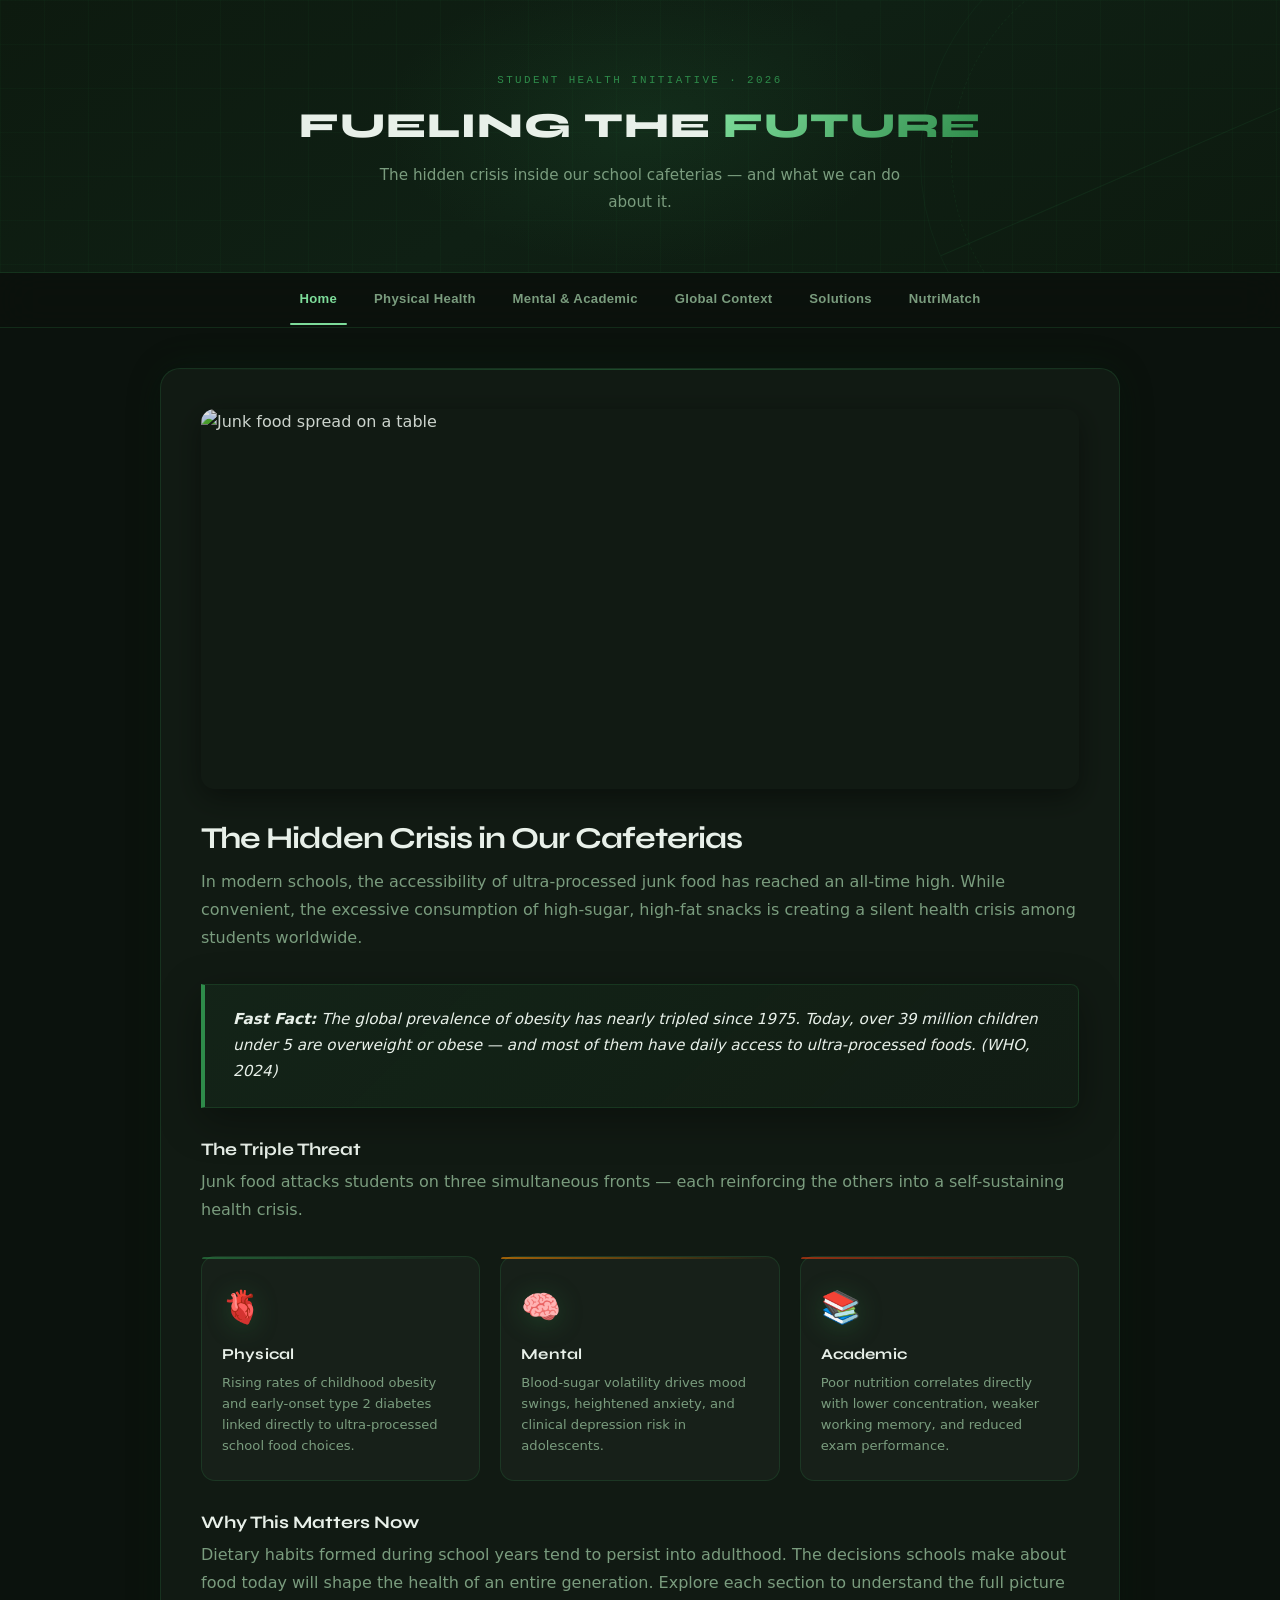
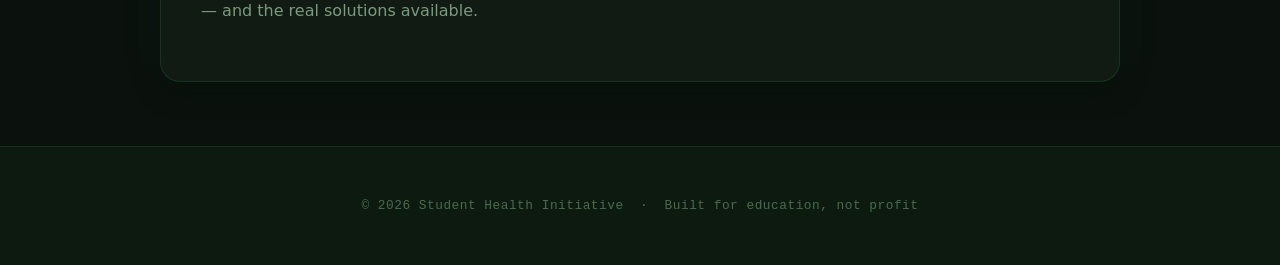
==== commit 6be87522: "trying out some commits to teac" ====
--- a/index.html
+++ b/index.html
@@ -3,7 +3,7 @@
 <head>
   <meta charset="UTF-8">
   <meta name="viewport" content="width=device-width, initial-scale=1.0">
-  <title>Fueling the Future | Junk Food in Schools</title>
+  <title>Fueling the Future | Junk Food in Schools By Pragatheesh and team</title>
   <link rel="preconnect" href="https://fonts.bunny.net">
   <link href="https://fonts.bunny.net/css?family=syne:400,600,700,800|dm-sans:400,500,600|space-mono:400,700" rel="stylesheet">
   <link rel="stylesheet" href="styles.css">
--- a/styles.css
+++ b/styles.css
@@ -2,6 +2,52 @@
    FUELING THE FUTURE — Design System v2
    Step 1: Foundation  |  Step 2: Global Nav Upgrade
    ============================================================ */
+/* --- Global Variables & Reset --- */
+:root {
+    --primary: #2e7d32;       /* Forest Green */
+    --primary-dark: #1b5e20;
+    --secondary: #e8f5e9;     /* Light Mint */
+    --accent: #fb8c00;        
+    --bg: #f5f5f5;
+    --card: #ffffff;
+    --text: #333333;
+    --shadow: 0 4px 6px rgba(0, 0, 0, 0.1);
+}
+ 
+* {
+    box-sizing: border-box;
+}
+
+body {
+    font-family: 'Segoe UI', Tahoma, Geneva, Verdana, sans-serif;
+    line-height: 1.6;
+    color: var(--text);
+    background-color: var(--bg);
+    margin: 0;
+    padding: 0;
+}
+
+/* --- Typography --- */
+h1, h2, h3 {
+    color: var(--primary);
+    margin-bottom: 1rem;
+}
+
+/* --- Layout Components --- */
+header {
+    background-color: var(--primary);
+    color: white;
+    padding: 2.5rem 1rem;
+    text-align: center;
+}
+
+header h1 {
+    color: white;
+    margin: 0;
+    font-size: 2.2rem;
+    text-transform: uppercase;
+    letter-spacing: 1px;
+}
 
 /* --- FONTS (Bunny Fonts — GDPR-safe, zero Google) --- */
 @import url('https://fonts.bunny.net/css?family=syne:400,600,700,800|dm-sans:400,500,600|space-mono:400,700');
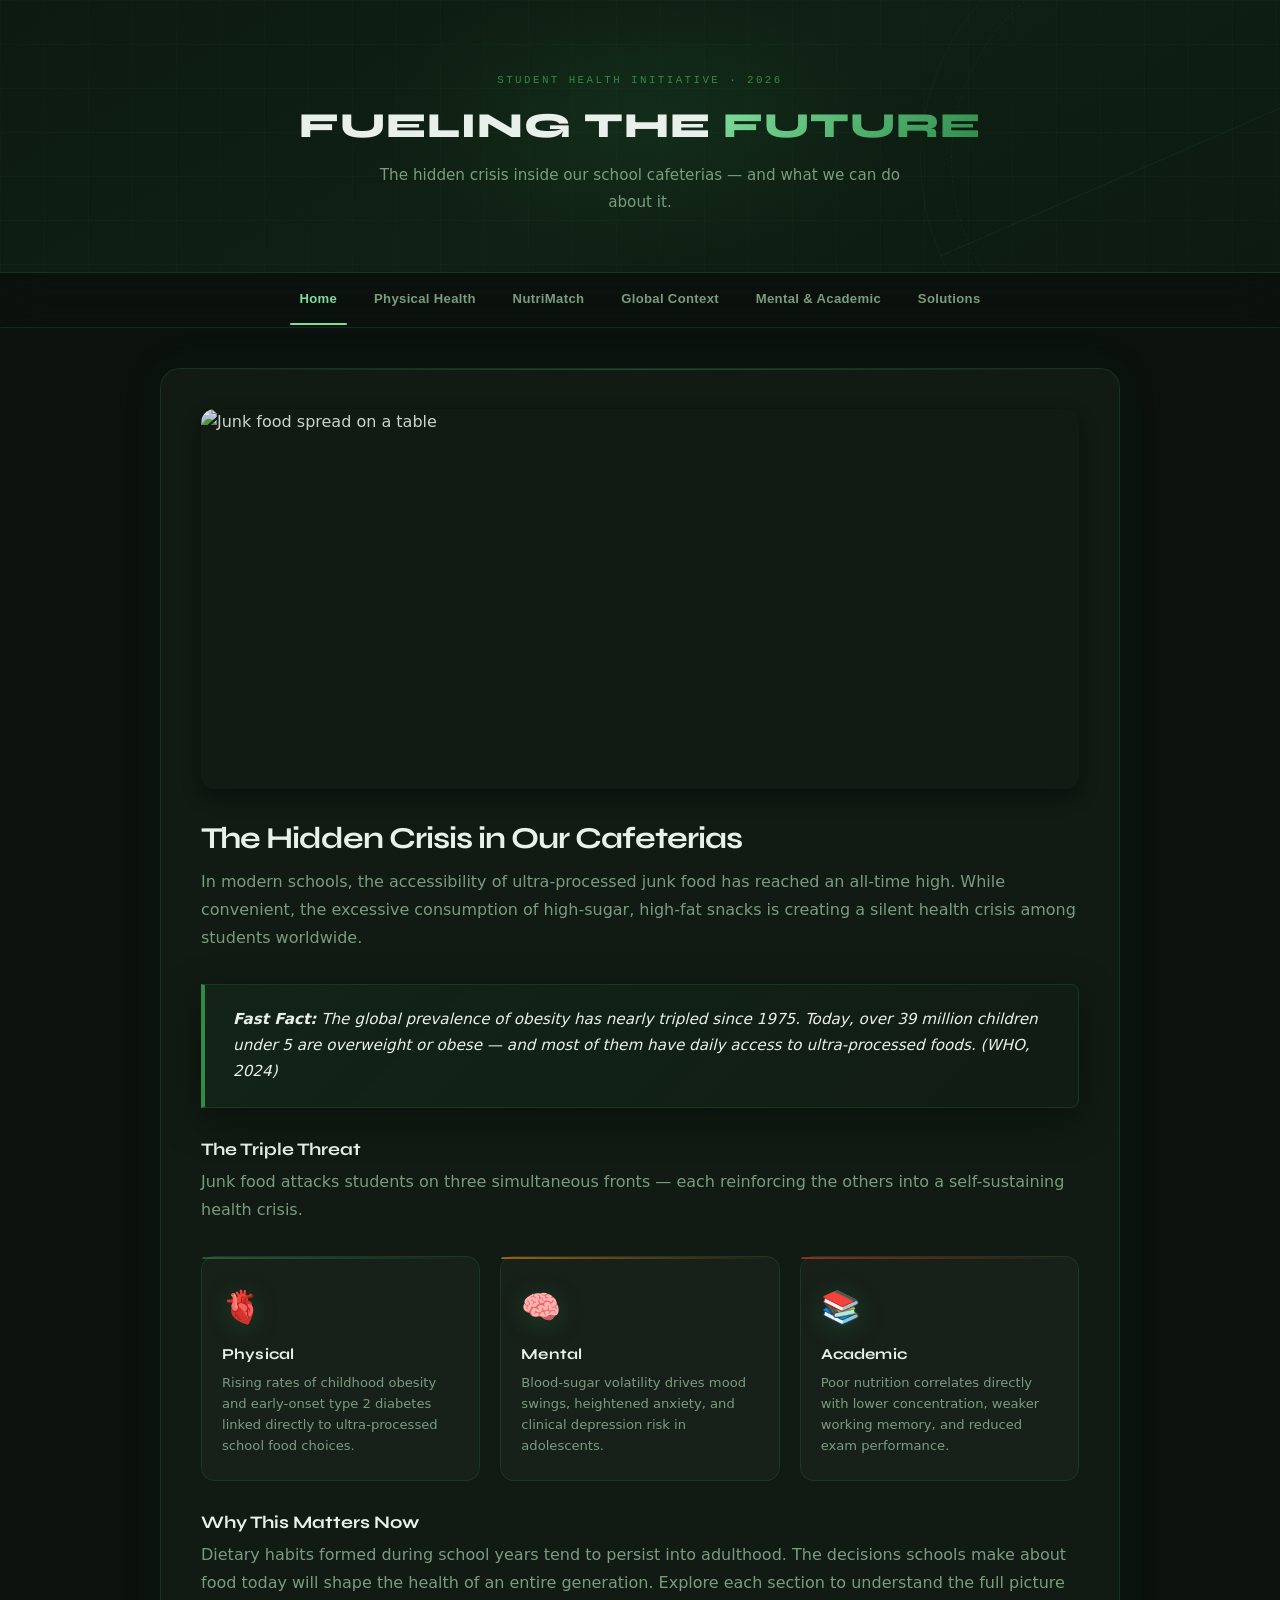
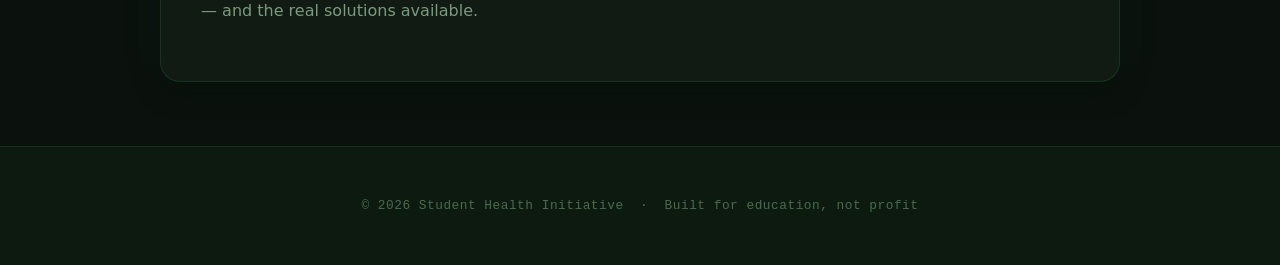
==== commit 127ccf0e: "Polishing" ====
--- a/index.html
+++ b/index.html
@@ -3,7 +3,7 @@
 <head>
   <meta charset="UTF-8">
   <meta name="viewport" content="width=device-width, initial-scale=1.0">
-  <title>Fueling the Future | Junk Food in Schools By Pragatheesh and team</title>
+  <title>Fueling the Future | Junk Food in Schools</title>
   <link rel="preconnect" href="https://fonts.bunny.net">
   <link href="https://fonts.bunny.net/css?family=syne:400,600,700,800|dm-sans:400,500,600|space-mono:400,700" rel="stylesheet">
   <link rel="stylesheet" href="styles.css">
@@ -27,10 +27,10 @@
   <nav>
     <a href="index.html">Home</a>
     <a href="health.html">Physical Health</a>
+    <a href="analysis.html">NutriMatch</a>
+    <a href="global.html">Global Context</a>
     <a href="wellbeing.html">Mental &amp; Academic</a>
-    <a href="global.html">Global Context</a>
     <a href="solutions.html">Solutions</a>
-    <a href="analysis.html">NutriMatch</a>
   </nav>
 
   <main class="container card-3d">
